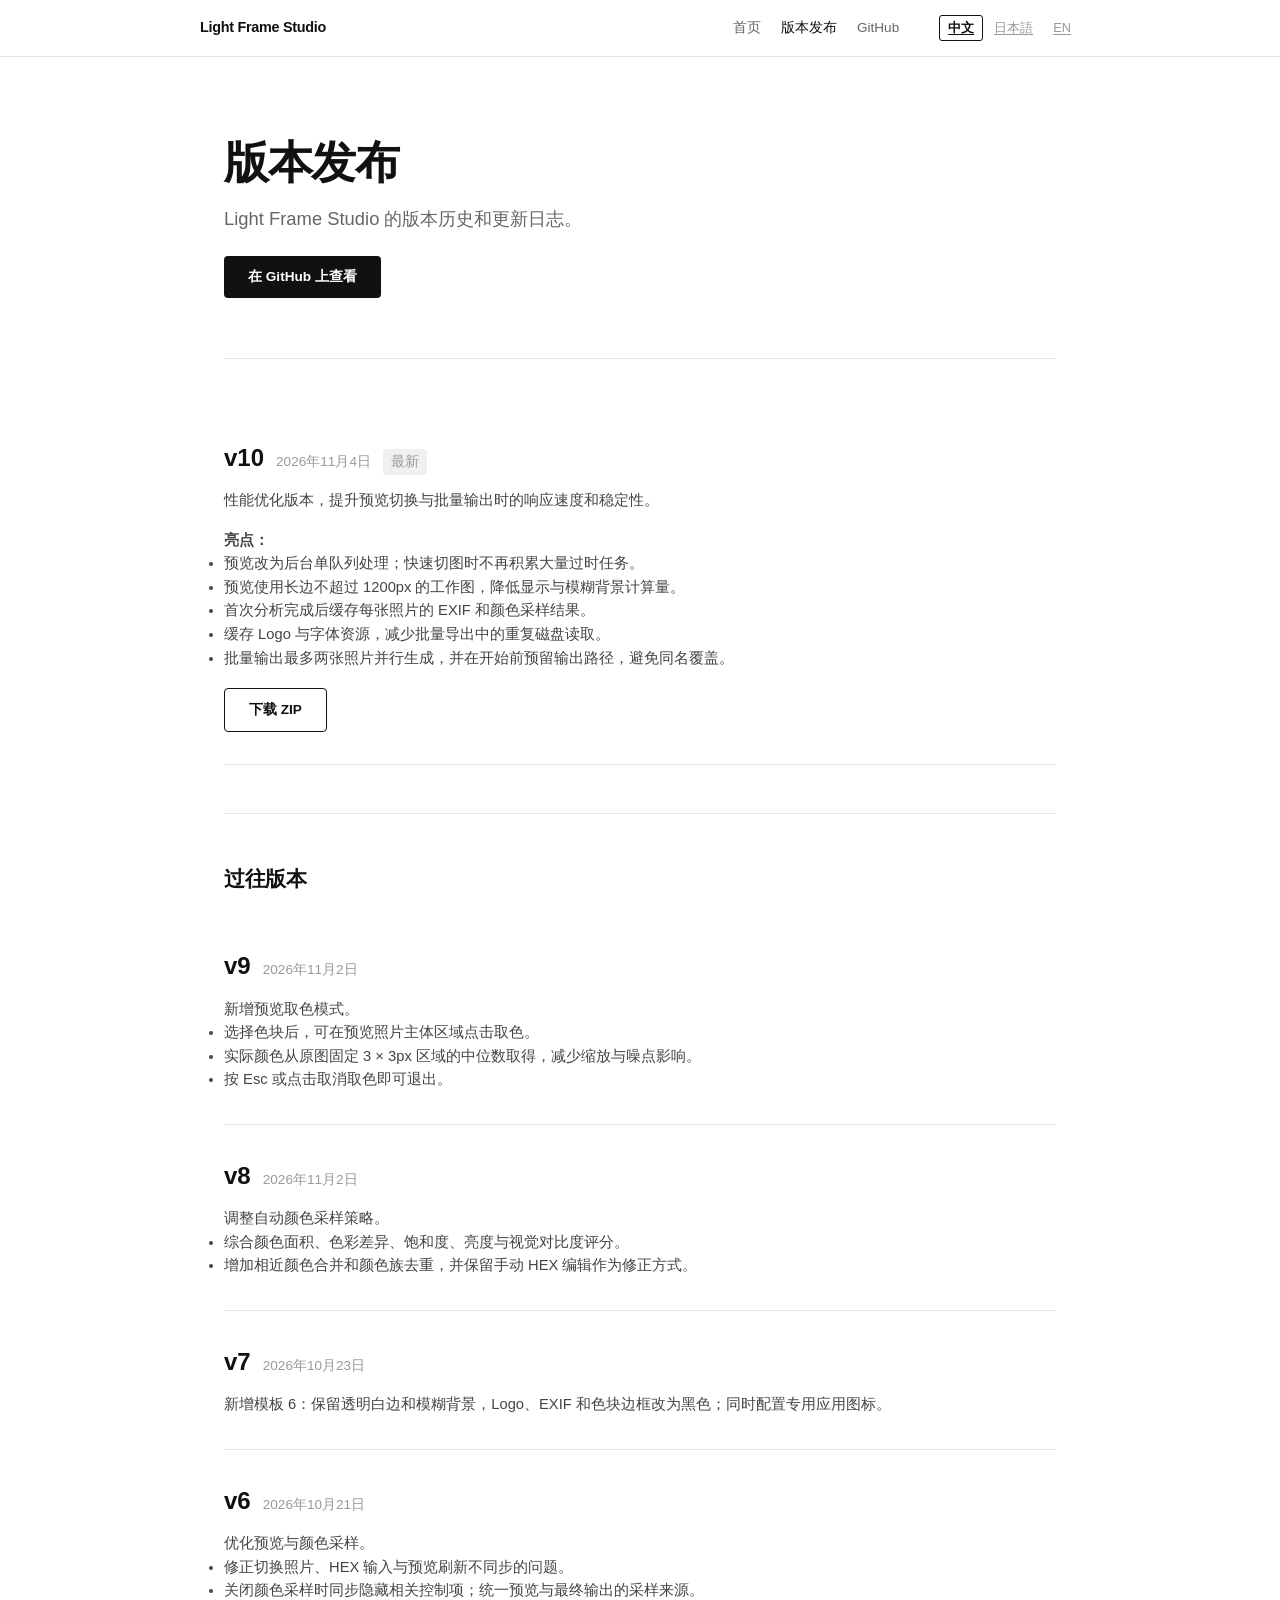
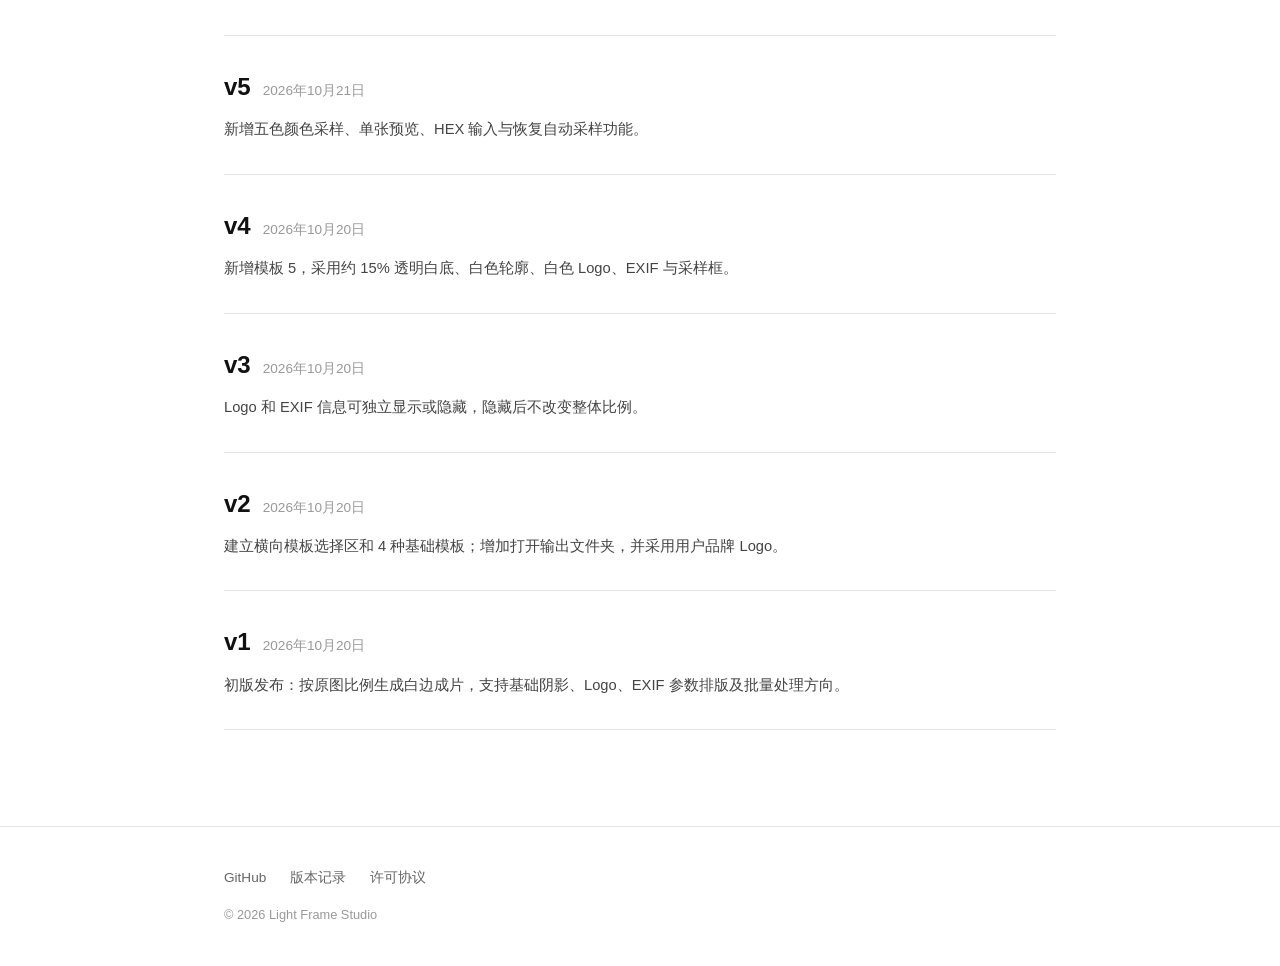
==== release.html @ ce9eecc6 "Initial Light Frame Studio documentation site" ====
<!doctype html><html lang="zh-CN"><head><meta charset="UTF-8"><meta name="viewport" content="width=device-width,initial-scale=1"><title>Light Frame Studio · 版本发布</title><link rel="stylesheet" href="styles.css"></head><body><nav class="nav"><div class="nav-inner"><a href="index.html" class="nav-logo">Light Frame Studio</a><div class="nav-links"><a href="index.html">首页</a><a href="release.html" class="active">版本发布</a><a href="https://github.com/szsumc/light-frame-studio/" target="_blank">GitHub</a></div><div class="lang-switch"><a class="lang-btn active" href="index.html">中文</a><a class="lang-btn" href="index.html">日本語</a><a class="lang-btn" href="index.html">EN</a></div></div></nav><main><div class="container"><section class="hero"><h1>版本发布</h1><p class="tagline">Light Frame Studio 的版本历史和更新日志。</p><p style="margin-top:24px"><a class="btn" href="https://github.com/szsumc/light-frame-studio/" target="_blank">在 GitHub 上查看</a></p></section><section class="section"><article class="release"><div class="release-header"><span class="release-version">v10</span><span class="release-date">2026年11月4日</span><span class="release-date" style="background:#f0f0f0;padding:2px 8px;border-radius:3px">最新</span></div><div class="release-notes"><p>性能优化版本，提升预览切换与批量输出时的响应速度和稳定性。</p><p style="margin-top:16px"><b>亮点：</b></p><ul><li>预览改为后台单队列处理；快速切图时不再积累大量过时任务。</li><li>预览使用长边不超过 1200px 的工作图，降低显示与模糊背景计算量。</li><li>首次分析完成后缓存每张照片的 EXIF 和颜色采样结果。</li><li>缓存 Logo 与字体资源，减少批量导出中的重复磁盘读取。</li><li>批量输出最多两张照片并行生成，并在开始前预留输出路径，避免同名覆盖。</li></ul><p style="margin-top:18px"><a href="downloads/照片边框工具-ver10.zip" class="btn btn-outline" download>下载 ZIP</a></p></div></article></section><section class="section"><h2 class="section-title">过往版本</h2><article class="release"><div class="release-header"><span class="release-version">v9</span><span class="release-date">2026年11月2日</span></div><div class="release-notes"><p>新增预览取色模式。</p><ul><li>选择色块后，可在预览照片主体区域点击取色。</li><li>实际颜色从原图固定 3 × 3px 区域的中位数取得，减少缩放与噪点影响。</li><li>按 Esc 或点击取消取色即可退出。</li></ul></div></article><article class="release"><div class="release-header"><span class="release-version">v8</span><span class="release-date">2026年11月2日</span></div><div class="release-notes"><p>调整自动颜色采样策略。</p><ul><li>综合颜色面积、色彩差异、饱和度、亮度与视觉对比度评分。</li><li>增加相近颜色合并和颜色族去重，并保留手动 HEX 编辑作为修正方式。</li></ul></div></article><article class="release"><div class="release-header"><span class="release-version">v7</span><span class="release-date">2026年10月23日</span></div><div class="release-notes"><p>新增模板 6：保留透明白边和模糊背景，Logo、EXIF 和色块边框改为黑色；同时配置专用应用图标。</p></div></article><article class="release"><div class="release-header"><span class="release-version">v6</span><span class="release-date">2026年10月21日</span></div><div class="release-notes"><p>优化预览与颜色采样。</p><ul><li>修正切换照片、HEX 输入与预览刷新不同步的问题。</li><li>关闭颜色采样时同步隐藏相关控制项；统一预览与最终输出的采样来源。</li></ul></div></article><article class="release"><div class="release-header"><span class="release-version">v5</span><span class="release-date">2026年10月21日</span></div><div class="release-notes"><p>新增五色颜色采样、单张预览、HEX 输入与恢复自动采样功能。</p></div></article><article class="release"><div class="release-header"><span class="release-version">v4</span><span class="release-date">2026年10月20日</span></div><div class="release-notes"><p>新增模板 5，采用约 15% 透明白底、白色轮廓、白色 Logo、EXIF 与采样框。</p></div></article><article class="release"><div class="release-header"><span class="release-version">v3</span><span class="release-date">2026年10月20日</span></div><div class="release-notes"><p>Logo 和 EXIF 信息可独立显示或隐藏，隐藏后不改变整体比例。</p></div></article><article class="release"><div class="release-header"><span class="release-version">v2</span><span class="release-date">2026年10月20日</span></div><div class="release-notes"><p>建立横向模板选择区和 4 种基础模板；增加打开输出文件夹，并采用用户品牌 Logo。</p></div></article><article class="release"><div class="release-header"><span class="release-version">v1</span><span class="release-date">2026年10月20日</span></div><div class="release-notes"><p>初版发布：按原图比例生成白边成片，支持基础阴影、Logo、EXIF 参数排版及批量处理方向。</p></div></article></section></div></main><footer class="footer"><div class="container"><div class="footer-links"><a href="https://github.com/szsumc/light-frame-studio/" target="_blank">GitHub</a></div><div class="footer-copy">© 2026 Light Frame Studio</div></div></footer></body></html>
<script>const releaseUi={"中文":["首页","版本发布","版本发布","Light Frame Studio 的版本历史和更新日志。","在 GitHub 上查看","过往版本","下载 ZIP"],"日本語":["ホーム","リリース","リリースノート","Light Frame Studio のバージョン履歴と更新ログ。","GitHub で見る","過去のバージョン","ZIP をダウンロード"],"EN":["Home","Release","Release Notes","Light Frame Studio version history and changelog.","View on GitHub","Previous Releases","Download ZIP"]};document.querySelectorAll(".lang-btn").forEach(b=>b.addEventListener("click",e=>{e.preventDefault();const t=releaseUi[b.textContent.trim()];if(!t)return;document.documentElement.lang=t===releaseUi["日本語"]?"ja":t===releaseUi.EN?"en":"zh-CN";document.querySelectorAll(".nav-links a")[0].textContent=t[0];document.querySelectorAll(".nav-links a")[1].textContent=t[1];document.querySelector(".hero h1").textContent=t[2];document.querySelector(".hero .tagline").textContent=t[3];document.querySelector(".hero .btn").textContent=t[4];document.querySelector(".section-title").textContent=t[5];document.querySelector(".release .btn").textContent=t[6];document.querySelectorAll(".lang-btn").forEach(x=>x.classList.toggle("active",x===b));}));</script>
<script>const releaseFooter={zh:["版本记录","许可协议"],ja:["リリース","ライセンス"],en:["Release","License"]};function refreshReleaseFooter(k="zh"){const links=document.querySelector(".footer-links");if(!links)return;let release=links.querySelector(".footer-release"),license=links.querySelector(".footer-license");if(!release){release=document.createElement("a");release.className="footer-release";release.href="release.html";links.appendChild(release)}if(!license){license=document.createElement("a");license.className="footer-license";license.href="https://polyformproject.org/licenses/noncommercial/1.0.0";license.target="_blank";license.rel="noreferrer";links.appendChild(license)}release.textContent=releaseFooter[k][0];license.textContent=releaseFooter[k][1];}document.querySelectorAll(".lang-btn").forEach(b=>b.addEventListener("click",()=>refreshReleaseFooter(b.textContent.trim()==="日本語"?"ja":b.textContent.trim()==="EN"?"en":"zh")));refreshReleaseFooter();</script>
---- styles.css ----
*,*::before,*::after{margin:0;padding:0;box-sizing:border-box}html{font-size:16px;scroll-behavior:smooth}body{font-family:-apple-system,BlinkMacSystemFont,"Segoe UI","Noto Sans SC","Noto Sans JP",Roboto,Helvetica,Arial,sans-serif;color:#111;background:#fff;line-height:1.6;-webkit-font-smoothing:antialiased}a{color:#111;text-decoration:underline;text-underline-offset:2px;transition:opacity .15s}a:hover{opacity:.5}.nav{position:sticky;top:0;z-index:100;background:#fff;border-bottom:1px solid #e5e5e5;padding:0 24px}.nav-inner{max-width:880px;margin:0 auto;display:flex;align-items:center;height:56px;gap:24px}.nav-logo{font-weight:700;font-size:.9rem;letter-spacing:-.02em;text-decoration:none;color:#111;white-space:nowrap}.nav-links{display:flex;gap:20px;margin-left:auto}.nav-links a{font-size:.85rem;text-decoration:none;color:#666}.nav-links a:hover,.nav-links a.active{color:#111}.lang-switch{display:flex;gap:2px;margin-left:16px;font-size:.8rem}.lang-btn{background:none;border:1px solid transparent;padding:2px 8px;cursor:pointer;color:#999;font-size:.8rem;border-radius:3px;font-family:inherit}.lang-btn:hover{color:#111;border-color:#e5e5e5}.lang-btn.active{color:#111;border-color:#111;font-weight:600}.container{max-width:880px;margin:0 auto;padding:0 24px}.hero{padding:80px 0 60px}.hero h1{font-size:2.8rem;font-weight:800;letter-spacing:-.03em;line-height:1.15;margin-bottom:16px}.hero .tagline{font-size:1.15rem;color:#666;max-width:600px;line-height:1.5}.section{padding:48px 0;border-top:1px solid #e5e5e5}.section:first-of-type{border-top:none}.section-title{font-size:1.3rem;font-weight:700;margin-bottom:20px;letter-spacing:-.02em}.section-sub{font-size:.95rem;color:#666;margin-bottom:24px}.feature-group-title{font-size:1.05rem;font-weight:600;margin:28px 0 10px}.features{display:grid;grid-template-columns:1fr 1fr;gap:12px 32px;list-style:none}.features li{padding:3px 0 3px 18px;font-size:.92rem;position:relative}.features li::before{content:"";position:absolute;left:0;top:11px;width:8px;height:8px;background:#111;border-radius:50%}.screenshot-placeholder{width:100%;min-height:390px;border:1px solid #e5e5e5;background:#f8f8f8;display:grid;place-items:center;color:#999;font-size:.9rem}.code-block{background:#f8f8f8;border:1px solid #e5e5e5;padding:16px 20px;font-family:Consolas,monospace;font-size:.85rem;line-height:1.7;border-radius:4px;margin:12px 0}.info-box{background:#f8f8f8;border-left:3px solid #111;padding:16px 20px;margin:16px 0;font-size:.9rem;color:#444}.btn{display:inline-block;padding:10px 24px;background:#111;color:#fff!important;text-decoration:none;font-size:.85rem;font-weight:600;border-radius:4px}.btn-outline{background:transparent;color:#111!important;border:1px solid #111}.btn-outline:hover{background:#111;color:#fff!important;opacity:1}.release{padding:32px 0;border-bottom:1px solid #e5e5e5}.release-header{display:flex;align-items:baseline;gap:12px;margin-bottom:12px}.release-version{font-size:1.5rem;font-weight:700}.release-date{font-size:.85rem;color:#999}.release-notes{font-size:.92rem;color:#444}.footer{border-top:1px solid #e5e5e5;padding:40px 0;margin-top:48px}.footer-links{display:flex;gap:24px;font-size:.85rem}.footer-links a{color:#666;text-decoration:none}.footer-copy{margin-top:16px;font-size:.8rem;color:#999}@media(max-width:640px){.nav{overflow-x:auto}.hero h1{font-size:2rem}.features{grid-template-columns:1fr}.nav-inner{gap:12px}.lang-switch{margin-left:8px}.nav-links{gap:12px}.cta-group{display:flex;flex-direction:column;gap:12px;align-items:center}.cta-group .btn{width:100%;max-width:320px}.screenshot-placeholder{min-height:220px}}
`nimg{max-width:100%;height:auto}.screenshot-img{width:100%;display:block;border:1px solid #e5e5e5}.template-gallery{display:grid;grid-template-columns:repeat(3,1fr);gap:16px;margin-top:24px}.template-gallery img{width:100%;height:auto;display:block;border:1px solid #e5e5e5}@media(max-width:640px){.template-gallery{grid-template-columns:repeat(2,1fr);gap:12px}}
`n.template-title{margin-top:48px}.template-gallery figure{margin:0}.template-gallery figcaption{margin-top:8px;text-align:center;font-size:.85rem;color:#666}
`n.template-gallery{grid-template-columns:repeat(2,1fr)}
.template-gallery{grid-template-columns:repeat(2, minmax(0, 1fr)) !important;}
.template-title{margin-top:64px !important;}
.template-gallery img{border:1px solid #111 !important;}
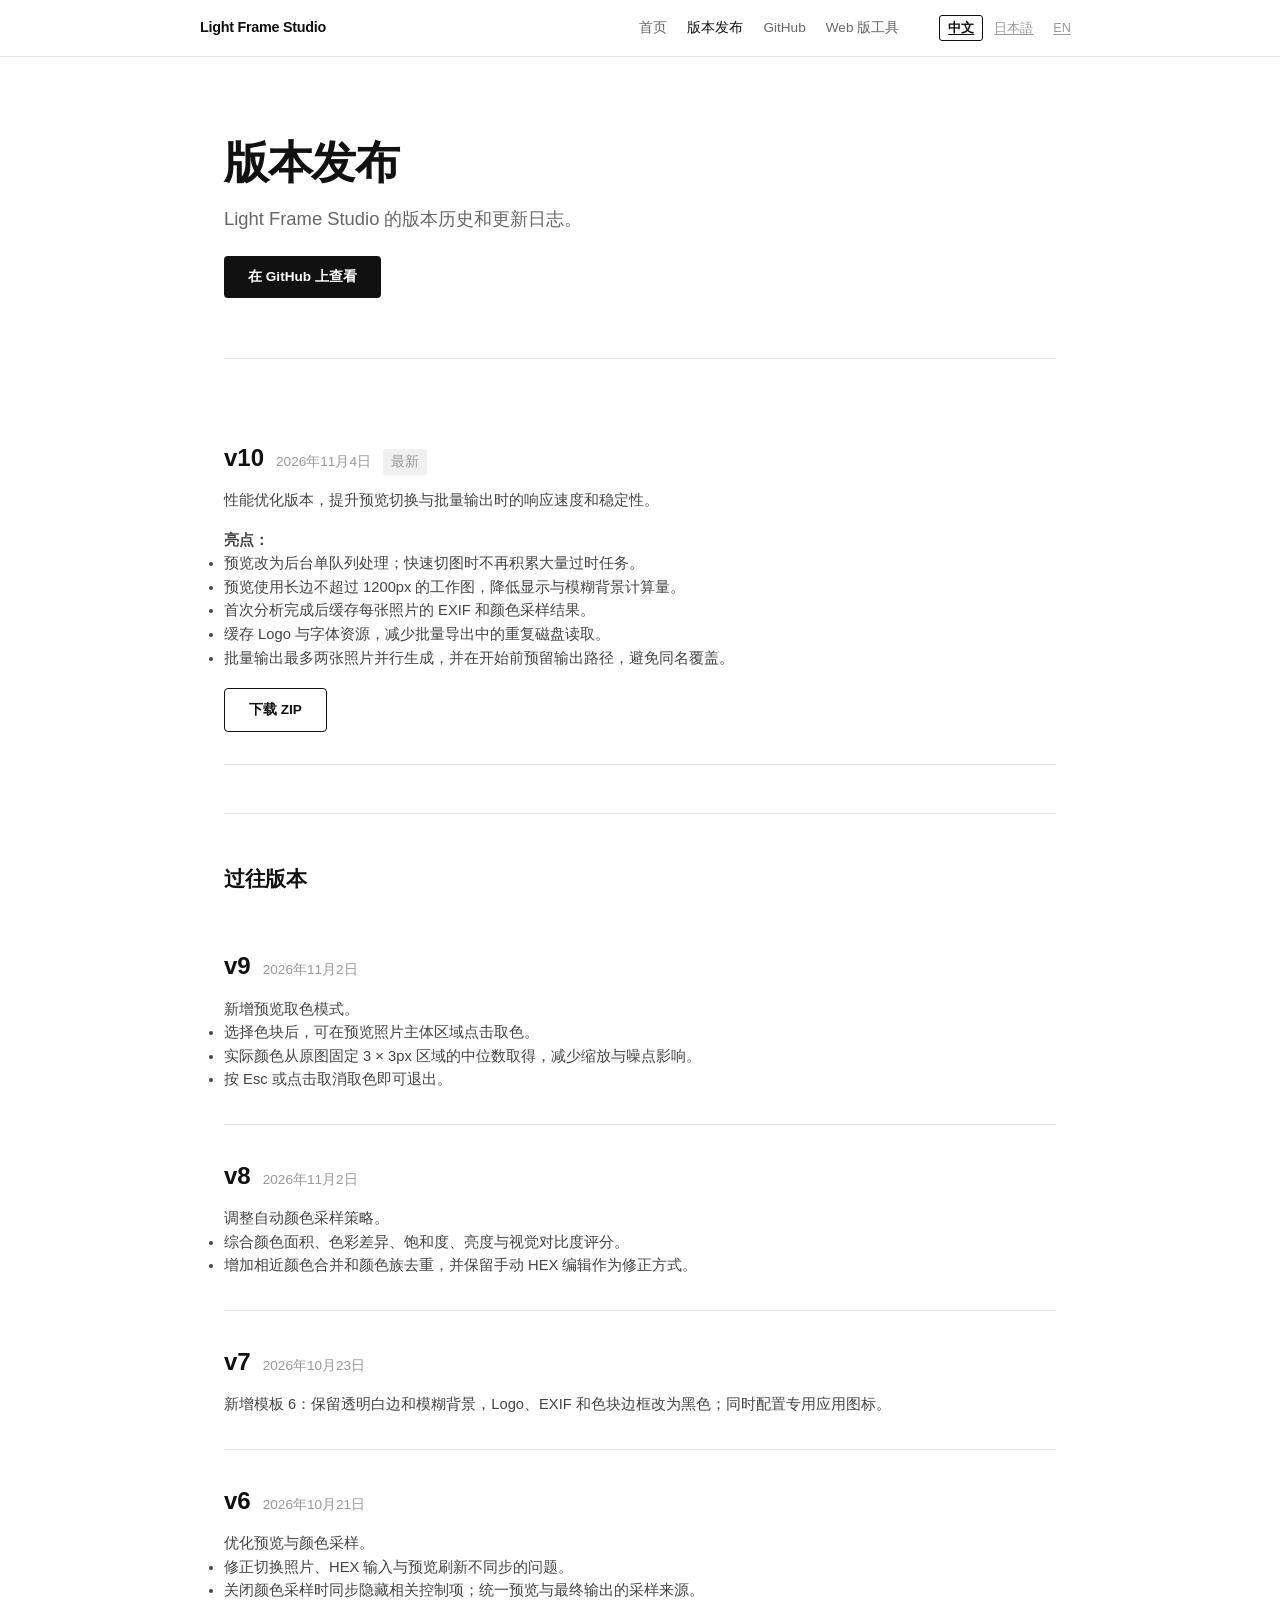
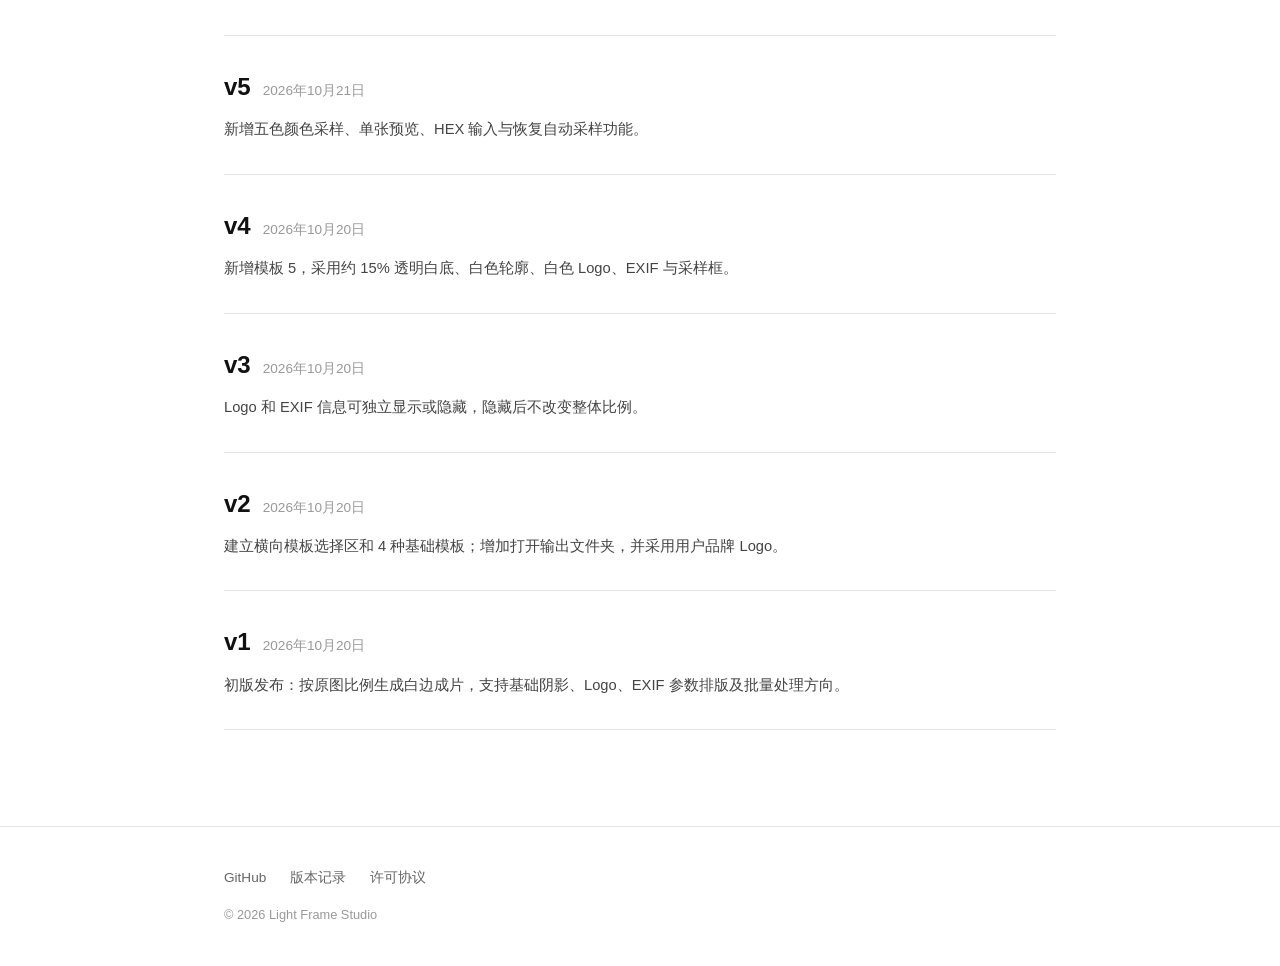
==== commit 20908f1f: "Add web tool documentation page" ====
--- a/release.html
+++ b/release.html
@@ -1,3 +1,5 @@
 <!doctype html><html lang="zh-CN"><head><meta charset="UTF-8"><meta name="viewport" content="width=device-width,initial-scale=1"><title>Light Frame Studio · 版本发布</title><link rel="stylesheet" href="styles.css"></head><body><nav class="nav"><div class="nav-inner"><a href="index.html" class="nav-logo">Light Frame Studio</a><div class="nav-links"><a href="index.html">首页</a><a href="release.html" class="active">版本发布</a><a href="https://github.com/szsumc/light-frame-studio/" target="_blank">GitHub</a></div><div class="lang-switch"><a class="lang-btn active" href="index.html">中文</a><a class="lang-btn" href="index.html">日本語</a><a class="lang-btn" href="index.html">EN</a></div></div></nav><main><div class="container"><section class="hero"><h1>版本发布</h1><p class="tagline">Light Frame Studio 的版本历史和更新日志。</p><p style="margin-top:24px"><a class="btn" href="https://github.com/szsumc/light-frame-studio/" target="_blank">在 GitHub 上查看</a></p></section><section class="section"><article class="release"><div class="release-header"><span class="release-version">v10</span><span class="release-date">2026年11月4日</span><span class="release-date" style="background:#f0f0f0;padding:2px 8px;border-radius:3px">最新</span></div><div class="release-notes"><p>性能优化版本，提升预览切换与批量输出时的响应速度和稳定性。</p><p style="margin-top:16px"><b>亮点：</b></p><ul><li>预览改为后台单队列处理；快速切图时不再积累大量过时任务。</li><li>预览使用长边不超过 1200px 的工作图，降低显示与模糊背景计算量。</li><li>首次分析完成后缓存每张照片的 EXIF 和颜色采样结果。</li><li>缓存 Logo 与字体资源，减少批量导出中的重复磁盘读取。</li><li>批量输出最多两张照片并行生成，并在开始前预留输出路径，避免同名覆盖。</li></ul><p style="margin-top:18px"><a href="downloads/照片边框工具-ver10.zip" class="btn btn-outline" download>下载 ZIP</a></p></div></article></section><section class="section"><h2 class="section-title">过往版本</h2><article class="release"><div class="release-header"><span class="release-version">v9</span><span class="release-date">2026年11月2日</span></div><div class="release-notes"><p>新增预览取色模式。</p><ul><li>选择色块后，可在预览照片主体区域点击取色。</li><li>实际颜色从原图固定 3 × 3px 区域的中位数取得，减少缩放与噪点影响。</li><li>按 Esc 或点击取消取色即可退出。</li></ul></div></article><article class="release"><div class="release-header"><span class="release-version">v8</span><span class="release-date">2026年11月2日</span></div><div class="release-notes"><p>调整自动颜色采样策略。</p><ul><li>综合颜色面积、色彩差异、饱和度、亮度与视觉对比度评分。</li><li>增加相近颜色合并和颜色族去重，并保留手动 HEX 编辑作为修正方式。</li></ul></div></article><article class="release"><div class="release-header"><span class="release-version">v7</span><span class="release-date">2026年10月23日</span></div><div class="release-notes"><p>新增模板 6：保留透明白边和模糊背景，Logo、EXIF 和色块边框改为黑色；同时配置专用应用图标。</p></div></article><article class="release"><div class="release-header"><span class="release-version">v6</span><span class="release-date">2026年10月21日</span></div><div class="release-notes"><p>优化预览与颜色采样。</p><ul><li>修正切换照片、HEX 输入与预览刷新不同步的问题。</li><li>关闭颜色采样时同步隐藏相关控制项；统一预览与最终输出的采样来源。</li></ul></div></article><article class="release"><div class="release-header"><span class="release-version">v5</span><span class="release-date">2026年10月21日</span></div><div class="release-notes"><p>新增五色颜色采样、单张预览、HEX 输入与恢复自动采样功能。</p></div></article><article class="release"><div class="release-header"><span class="release-version">v4</span><span class="release-date">2026年10月20日</span></div><div class="release-notes"><p>新增模板 5，采用约 15% 透明白底、白色轮廓、白色 Logo、EXIF 与采样框。</p></div></article><article class="release"><div class="release-header"><span class="release-version">v3</span><span class="release-date">2026年10月20日</span></div><div class="release-notes"><p>Logo 和 EXIF 信息可独立显示或隐藏，隐藏后不改变整体比例。</p></div></article><article class="release"><div class="release-header"><span class="release-version">v2</span><span class="release-date">2026年10月20日</span></div><div class="release-notes"><p>建立横向模板选择区和 4 种基础模板；增加打开输出文件夹，并采用用户品牌 Logo。</p></div></article><article class="release"><div class="release-header"><span class="release-version">v1</span><span class="release-date">2026年10月20日</span></div><div class="release-notes"><p>初版发布：按原图比例生成白边成片，支持基础阴影、Logo、EXIF 参数排版及批量处理方向。</p></div></article></section></div></main><footer class="footer"><div class="container"><div class="footer-links"><a href="https://github.com/szsumc/light-frame-studio/" target="_blank">GitHub</a></div><div class="footer-copy">© 2026 Light Frame Studio</div></div></footer></body></html>
 <script>const releaseUi={"中文":["首页","版本发布","版本发布","Light Frame Studio 的版本历史和更新日志。","在 GitHub 上查看","过往版本","下载 ZIP"],"日本語":["ホーム","リリース","リリースノート","Light Frame Studio のバージョン履歴と更新ログ。","GitHub で見る","過去のバージョン","ZIP をダウンロード"],"EN":["Home","Release","Release Notes","Light Frame Studio version history and changelog.","View on GitHub","Previous Releases","Download ZIP"]};document.querySelectorAll(".lang-btn").forEach(b=>b.addEventListener("click",e=>{e.preventDefault();const t=releaseUi[b.textContent.trim()];if(!t)return;document.documentElement.lang=t===releaseUi["日本語"]?"ja":t===releaseUi.EN?"en":"zh-CN";document.querySelectorAll(".nav-links a")[0].textContent=t[0];document.querySelectorAll(".nav-links a")[1].textContent=t[1];document.querySelector(".hero h1").textContent=t[2];document.querySelector(".hero .tagline").textContent=t[3];document.querySelector(".hero .btn").textContent=t[4];document.querySelector(".section-title").textContent=t[5];document.querySelector(".release .btn").textContent=t[6];document.querySelectorAll(".lang-btn").forEach(x=>x.classList.toggle("active",x===b));}));</script>
 <script>const releaseFooter={zh:["版本记录","许可协议"],ja:["リリース","ライセンス"],en:["Release","License"]};function refreshReleaseFooter(k="zh"){const links=document.querySelector(".footer-links");if(!links)return;let release=links.querySelector(".footer-release"),license=links.querySelector(".footer-license");if(!release){release=document.createElement("a");release.className="footer-release";release.href="release.html";links.appendChild(release)}if(!license){license=document.createElement("a");license.className="footer-license";license.href="https://polyformproject.org/licenses/noncommercial/1.0.0";license.target="_blank";license.rel="noreferrer";links.appendChild(license)}release.textContent=releaseFooter[k][0];license.textContent=releaseFooter[k][1];}document.querySelectorAll(".lang-btn").forEach(b=>b.addEventListener("click",()=>refreshReleaseFooter(b.textContent.trim()==="日本語"?"ja":b.textContent.trim()==="EN"?"en":"zh")));refreshReleaseFooter();</script>
+<script>if(!document.querySelector("link[rel=icon]")){const icon=document.createElement("link");icon.rel="icon";icon.type="image/svg+xml";icon.href="images/favicon.svg";document.head.appendChild(icon);}</script>
+<script>(()=>{const labels={"中文":"Web 版工具","日本語":"Web ツール",EN:"Web Tool"};function addWebTool(label="中文"){const navLinks=document.querySelector(".nav-links");if(!navLinks)return;let link=navLinks.querySelector(".web-tool-link");if(!link){link=document.createElement("a");link.className="web-tool-link";link.href="web.html";const github=[...navLinks.querySelectorAll("a")].find(item=>item.textContent.trim()==="GitHub");if(github)github.insertAdjacentElement("afterend",link);else navLinks.appendChild(link)}link.textContent=labels[label]||labels["中文"];}document.querySelectorAll(".lang-btn").forEach(button=>button.addEventListener("click",()=>addWebTool(button.textContent.trim())));addWebTool();})();</script>
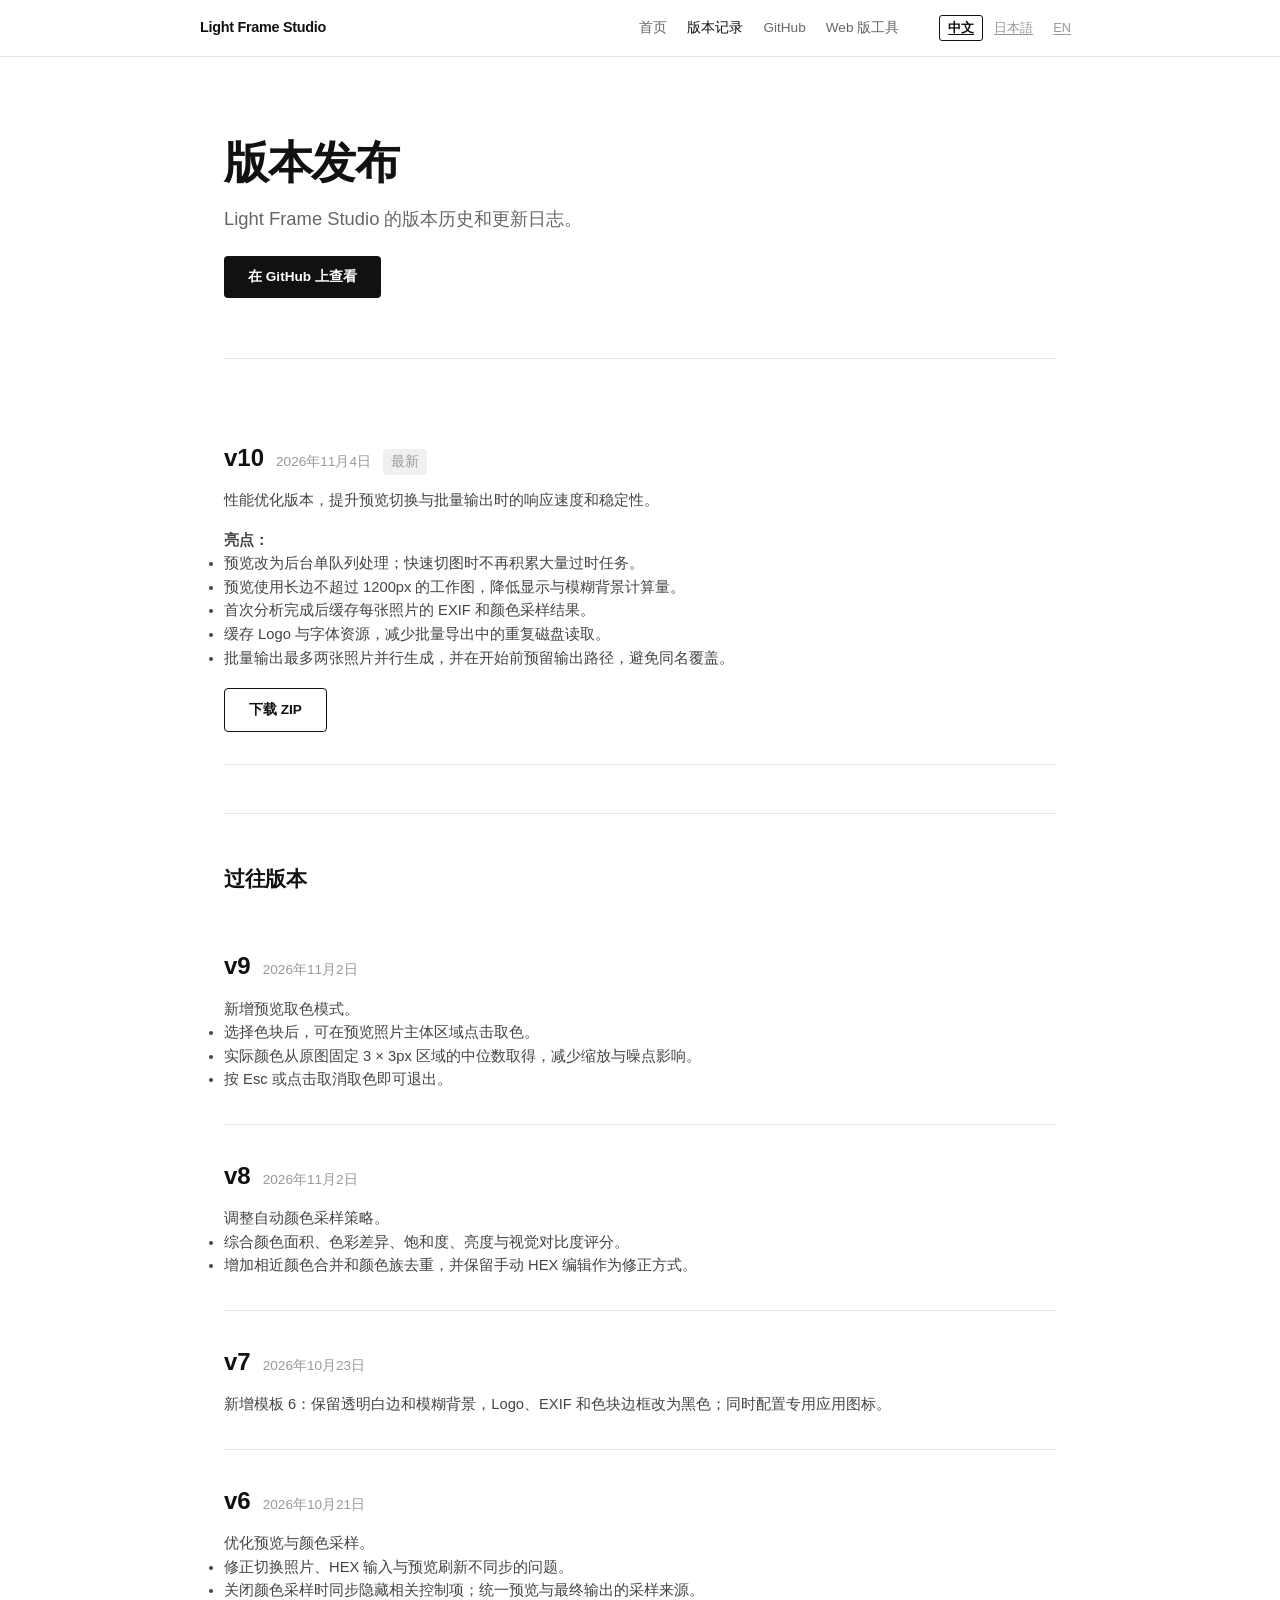
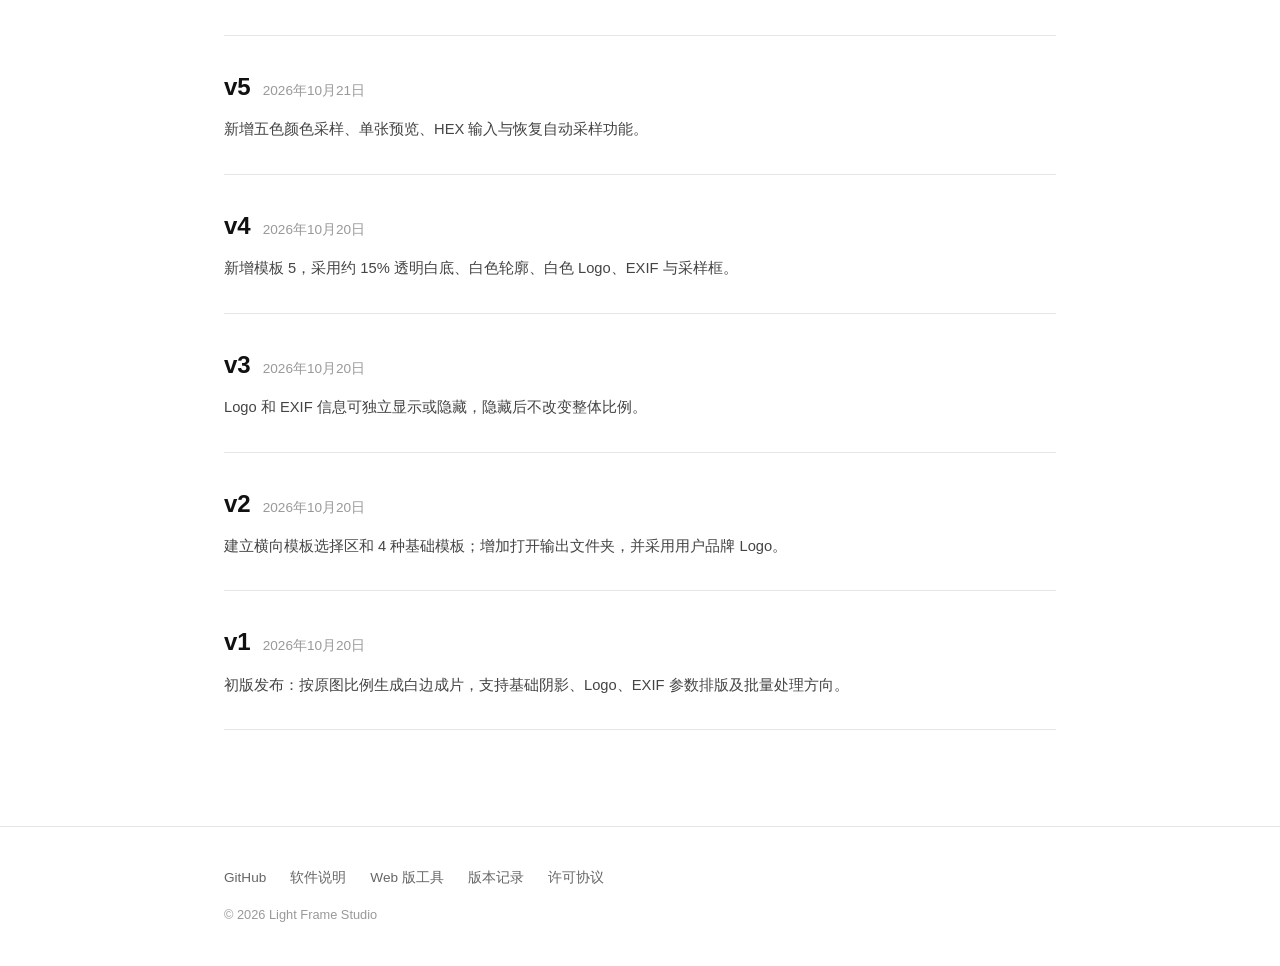
==== commit 9b95aee6: "Unify site navigation and footer" ====
--- a/release.html
+++ b/release.html
@@ -3,3 +3,4 @@
 <script>const releaseFooter={zh:["版本记录","许可协议"],ja:["リリース","ライセンス"],en:["Release","License"]};function refreshReleaseFooter(k="zh"){const links=document.querySelector(".footer-links");if(!links)return;let release=links.querySelector(".footer-release"),license=links.querySelector(".footer-license");if(!release){release=document.createElement("a");release.className="footer-release";release.href="release.html";links.appendChild(release)}if(!license){license=document.createElement("a");license.className="footer-license";license.href="https://polyformproject.org/licenses/noncommercial/1.0.0";license.target="_blank";license.rel="noreferrer";links.appendChild(license)}release.textContent=releaseFooter[k][0];license.textContent=releaseFooter[k][1];}document.querySelectorAll(".lang-btn").forEach(b=>b.addEventListener("click",()=>refreshReleaseFooter(b.textContent.trim()==="日本語"?"ja":b.textContent.trim()==="EN"?"en":"zh")));refreshReleaseFooter();</script>
 <script>if(!document.querySelector("link[rel=icon]")){const icon=document.createElement("link");icon.rel="icon";icon.type="image/svg+xml";icon.href="images/favicon.svg";document.head.appendChild(icon);}</script>
 <script>(()=>{const labels={"中文":"Web 版工具","日本語":"Web ツール",EN:"Web Tool"};function addWebTool(label="中文"){const navLinks=document.querySelector(".nav-links");if(!navLinks)return;let link=navLinks.querySelector(".web-tool-link");if(!link){link=document.createElement("a");link.className="web-tool-link";link.href="web.html";const github=[...navLinks.querySelectorAll("a")].find(item=>item.textContent.trim()==="GitHub");if(github)github.insertAdjacentElement("afterend",link);else navLinks.appendChild(link)}link.textContent=labels[label]||labels["中文"];}document.querySelectorAll(".lang-btn").forEach(button=>button.addEventListener("click",()=>addWebTool(button.textContent.trim())));addWebTool();})();</script>
+<script src="site-common.js"></script>
